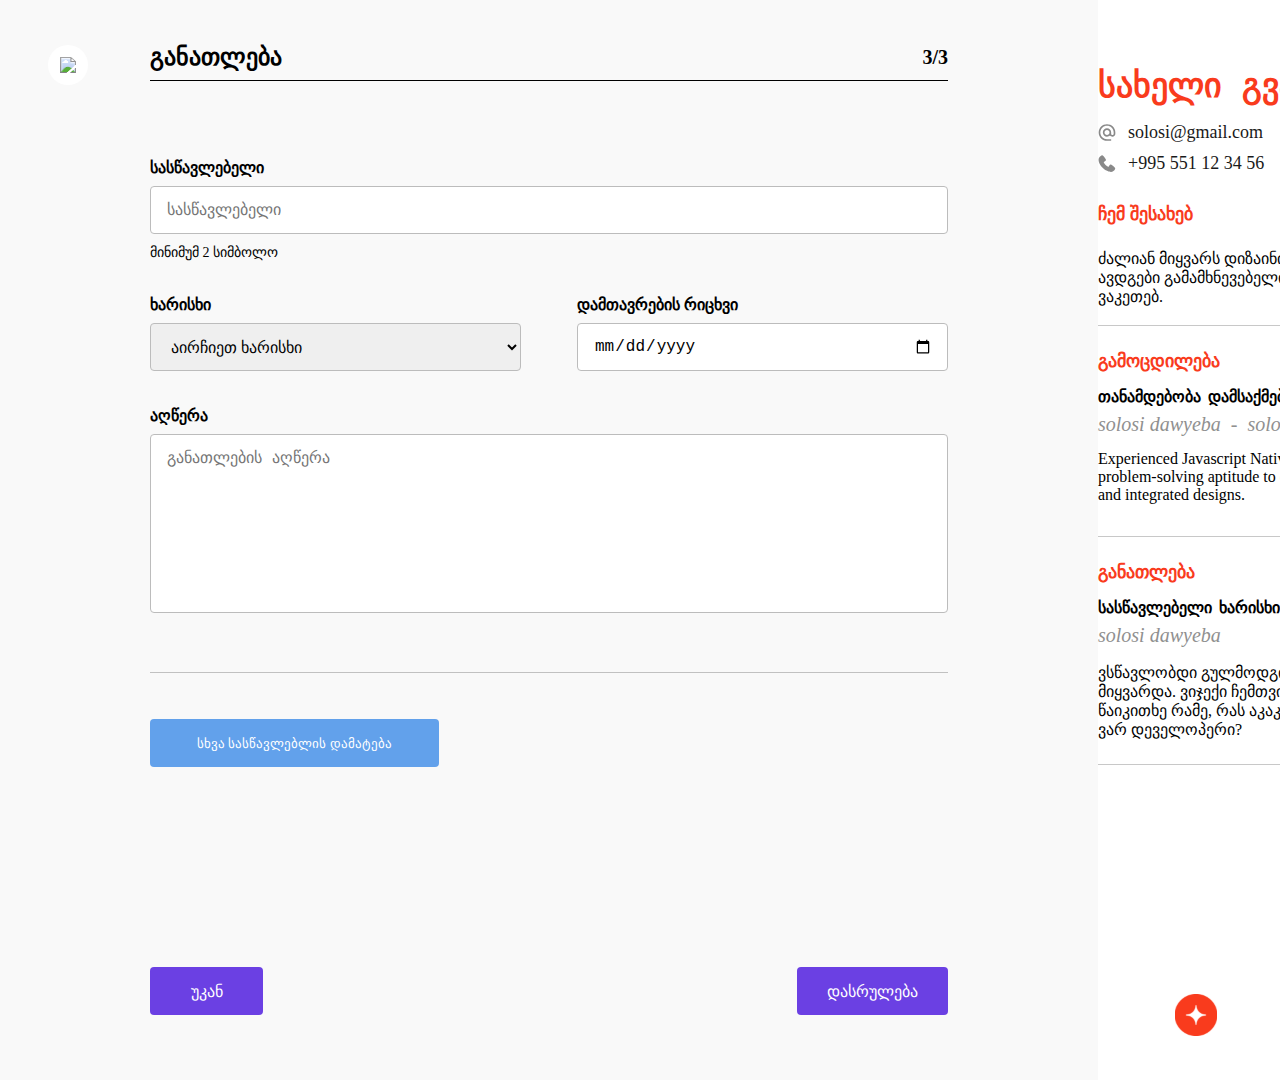
==== education/education.html @ 4cd3cd2f "created application skeleton" ====
<!DOCTYPE html>
<html lang="en">

<head>
    <link rel="stylesheet" href="/education/education.css">
    <meta charset="UTF-8">
    <meta http-equiv="X-UA-Compatible" content="IE=edge">
    <meta name="viewport" content="width=device-width, initial-scale=1.0">
    <title>Document</title>
</head>

<body>
    <a href="/index.html">
        <div id="back_arrow">
            <img src="/Icons/Vector.svg">
        </div>
    </a>
    <div id="left_side">
        <header>
            <div id="header_box">
                <h1> განათლება </h1>
                <h4> 3/3 </h4>
            </div>
        </header>
        <main>
            <div class="institute ">
                <h3 class="inputDescr"> სასწავლებელი </h3>
                <input placeholder="სასწავლებელი">
                <h5 class="validDescr"> მინიმუმ 2 სიმბოლო </h5>
            </div>
            <div class="degree_endDate">
                <div class=degree>
                    <h3 class="inputDescr"> ხარისხი </h3>
                    <select>
                        <option value="" selected> აირჩიეთ ხარისხი </option>
                        <option value="">1</option>
                        <option value="">2</option>
                        <option value="">3</option>
                    </select>
                </div>
                <div class=endDate>
                    <h3 class="inputDescr"> დამთავრების რიცხვი </h3>
                    <input type="date">
                </div>
            </div>
            <div class="description">
                <h3 class="inputDescr"> აღწერა </h3>
                <textarea placeholder="განათლების აღწერა"></textarea>
            </div>
        </main>
        <button id="addDescrBtn"> სხვა სასწავლებლის დამატება </button>
        <footer>
            <a href="/experience/experience.html"><button class="backBtn"> უკან </button></a>
            <a href="ganatleba.html"><button class="nextBtn"> დასრულება </button></a>
        </footer>
    </div>
    <!-- RightSide -->
    <div id="rightSide">
        <!-- RightSide 1/3 Start -->
        <img src="/images/Rectangle 9.png" alt="profile imgage" id="profile_img">
        <div class="profile_box">
            <div class="Right_firstName_lastName">
                <h1>სახელი</h1>
                <h1>გვარი</h1>
            </div>
            <div>
                <div class="phone_mail">
                    <img src="/icons/mail.svg">
                    <h5 id="mail_value"> solosi@gmail.com </h5>
                </div>
                <div class="phone_mail">
                    <img src="/icons/phone.svg">
                    <h5 id="mobile_value">+995 551 12 34 56</h5>
                </div>
            </div>
            <div class="about_box">
                <h2 id="about_me_title">ჩემ შესახებ</h2>
                <p id="about_me">ძალიან მიყვარს დიზაინის კეთება. დილით ადრე რომ
                    ავდგები გამამხნევებელი ვარჯიშების მაგიერ დიზაინს ვაკეთებ. </p>
            </div>
        </div>
        <!-- RightSide 1/3 End -->
        <!-- RightSide 2/3 Start -->
        <div class="exp_box">
            <h2> გამოცდილება </h2>
            <div class="position_employer">
                <h3>თანამდებობა</h3>
                <h3>დამსაქმებელი</h3>
            </div>
            <div class="exp_date">
                <h4 id="exp_start_date">solosi dawyeba</h4>
                <h4> - </h4>
                <h4 id="exp_end_date">solosi damtavreba</h4>
            </div>
            <div class="job_description">
                <p> Experienced Javascript Native Developer with 5 years in the industry. proficient withreact. Used
                    problem-solving aptitude to encahge application performance by 14%.created data visualisation tools
                    and integrated designs. </p>
            </div>
        </div>
        <!-- RightSide 2/3 End -->
        <!-- RightSide 3/3 Start -->
        <div class="education_box">
            <h2> განათლება </h2>
            <div class="institute_degree">
                <h3>სასწავლებელი</h3>
                <h3>ხარისხი</h3>
            </div>
            <div class="educ_date">
                <h4 id="educ_date">solosi dawyeba</h4>
            </div>
            <div class="educ_description">
                <p> ვსწავლობდი გულმოდგინეთ. მყავდა ფრიადები. რაც შემეძლო — ვქენი. კომპიუტერები მიყვარდა. ვიჯექი ჩემთვის,
                    ვაკაკუნებდი ამ კლავიშებზე. მეუნებოდნენ — დაჯექი, წაიკითხე რამე, რას აკაკუნებ, დრო მოვა და
                    ჩაგიკაკუნებსო. აჰა, მოვიდა დრო და ვერა ვარ დეველოპერი? </p>
            </div>
        </div>
        <div class="icon">
            <img src="/icons/LOGO-12 1.svg">
        </div>
        <!-- RightSide 3/3 End -->
    </div>
</body>

</html>
---- education/education.css ----
body {
    max-width: 1920px;
    display: flex;
}
body , h1 , h2 , h3 , h4 , h5 , p {
    margin: 0;
    padding: 0;
}
#left_side {
    max-width: 798px;
    background-color: #F9F9F9;
    padding: 47px 150px 0 150px;
    line-height: 21px;

}

main {
    border-bottom: 1px solid #C1C1C1;
}
#header_box{
    display: flex;
    align-items: center;
    justify-content: space-between;
    border-bottom: solid 1px black;
    padding-bottom: 12px;
    margin-bottom: 76px;
}
h1 {
    font-size: 24px;
}
h4 {
    font-size: 20px;
}
#back_arrow{
    position: absolute;
    width: 40px;
    height: 40px;
    background-color: white;
    display: flex;
    justify-content: center;
    align-items: center;
    top: 45px;
    left: 48px;
    border-radius: 50px;
}

input {
    padding: 0;
    font-size: 16px;
    padding-left: 16px;
}

::placeholder {
    font-size: 16px;
    position: absolute;
    top: 13px;
    left: 16px;
}

h3 {
    font-size: 16px;
}
h5 {
    font-size: 14px;
    font-weight: 300;
}

textarea {
    width: 780px;
    height: 164px;
    border: 1px solid #BCBCBC;
    border-radius: 4px;
    resize: none;
    padding: 13px 0 0 16px;
    font-size: 16px;
}

.institute  input {
    width: 780px;
    height: 46px;
    border: 1px solid #BCBCBC;
    border-radius: 4px;
}
.institute  {
    margin-bottom: 31px;
}
.description {
    margin-bottom: 54px;
}


input:focus {
    font-size: 16px;
}
.inputDescr {
    margin-bottom: 8px;
}
.validDescr {
    margin-top: 8px;
}

.degree_endDate {
    display: flex;
    justify-content: space-between;
    margin-top: 31px;
    margin-bottom: 34px;
}
.endDate input {
    width: 339px;
    height: 46px;
    border-radius: 4px;
    border: 1px #BCBCBC solid;
    padding-right: 14px;
}
select {
    font-size: 16px;
    padding-left: 16px;
    width: 371px;
    height: 48px;
    border-radius: 4px;
    border: 1px #BCBCBC solid;
}

#addDescrBtn {
    background-color: #62A1EB;
    color: white;
    border: none;
    border-radius: 4px;
    width: 289px;
    height: 48px;
    margin-top: 46px;
}

footer {
    display: flex;
    justify-content: space-between;
    margin-top: 200px;
    margin-bottom: 65px;
 }
 .nextBtn {
     width: 151px;
     height: 48px;
     font-size: 16px;
     background-color: #6B40E3;
     color: white;
     border: none;
     border-radius: 4px;
 }

.backBtn {
    width: 113px;
    height: 48px;
    font-size: 16px;
    background-color: #6B40E3;
    color: white;
    border: none;
    border-radius: 4px;
}





/* RightSide 1/3 Page Style start*/

#rightSide {
    width: 822px;
    position: relative;
}
.profile_box {
    width: 662px;
    border-bottom: 1px solid #C8C8C8;
    margin: 65px auto 0;
    display: flex;
    flex-direction: column;
}
.Right_firstName_lastName {
    display: flex;
    gap: 20px;
    margin-bottom: 17px;
}
.phone_mail {
    display: flex; 
    gap: 12px; 
    margin-bottom: 10px;
}
#mail_value , #mobile_value {
    font-size: 18px;
    font-weight: 400;
    color: #1A1A1A;
}

#rightSide h1 , h2 {
    color: #F93B1D;
}
#rightSide h1  {
    font-size: 34px;
    font-weight: 700;
}
#rightSide h2  {
    font-size: 18px;
    font-weight: 700;
}

#rightSide p {
    font-size: 16px;
    font-weight: 400;
}
#about_me {
    margin-top: 24px;
}
#about_me_title{
    margin-top: 19px;
}
.about_box {
    width: 432px;
    margin-bottom: 19px;
}
#profile_img {
    width: 246px;
    height: 246px;
    position: absolute;
    right: 75px;
    top: 48px;
}
/* RightSide 1/3 Page Style end */



/* RightSide 2/3 Page style start */

.exp_box {
    width: 662px;
    border-bottom: 1px solid #C8C8C8;
    margin: 24px auto;
    display: flex;
    flex-direction: column;
}

.position_employer {
    display: flex;
    gap: 7px;
    margin-top: 15px;
    margin-bottom: 7px;
}

.exp_date {
    display: flex;
    gap: 10px;
    margin-bottom: 14px;
}
.exp_date h4 {
    color: #909090;
    size: 16px;
    font-style: italic;
    font-weight: 400;
}
.job_description {
    margin-bottom: 32px;
}
/* RightSide 2/3 Page style end */


/* RightSide 3/3 page Style Start */


.institute_degree {
    display: flex;
    gap: 7px;
    margin-top: 15px;
    margin-bottom: 7px;
}
.educ_date h4 {
    color: #909090;
    size: 16px;
    font-style: italic;
    font-weight: 400;
    margin-bottom: 16px;
}

.educ_description {
    margin-bottom: 25px;
}

.education_box {
    width: 662px;
    border-bottom: 1px solid #C8C8C8;
    margin: 24px auto 0;
    display: flex;
    flex-direction: column;
}

.icon img {
    position: absolute;
    bottom: 44px;
    left: 77px;
    width: 42px;
    height: 42px;
}
/* RightSide 3/3 page Style End */
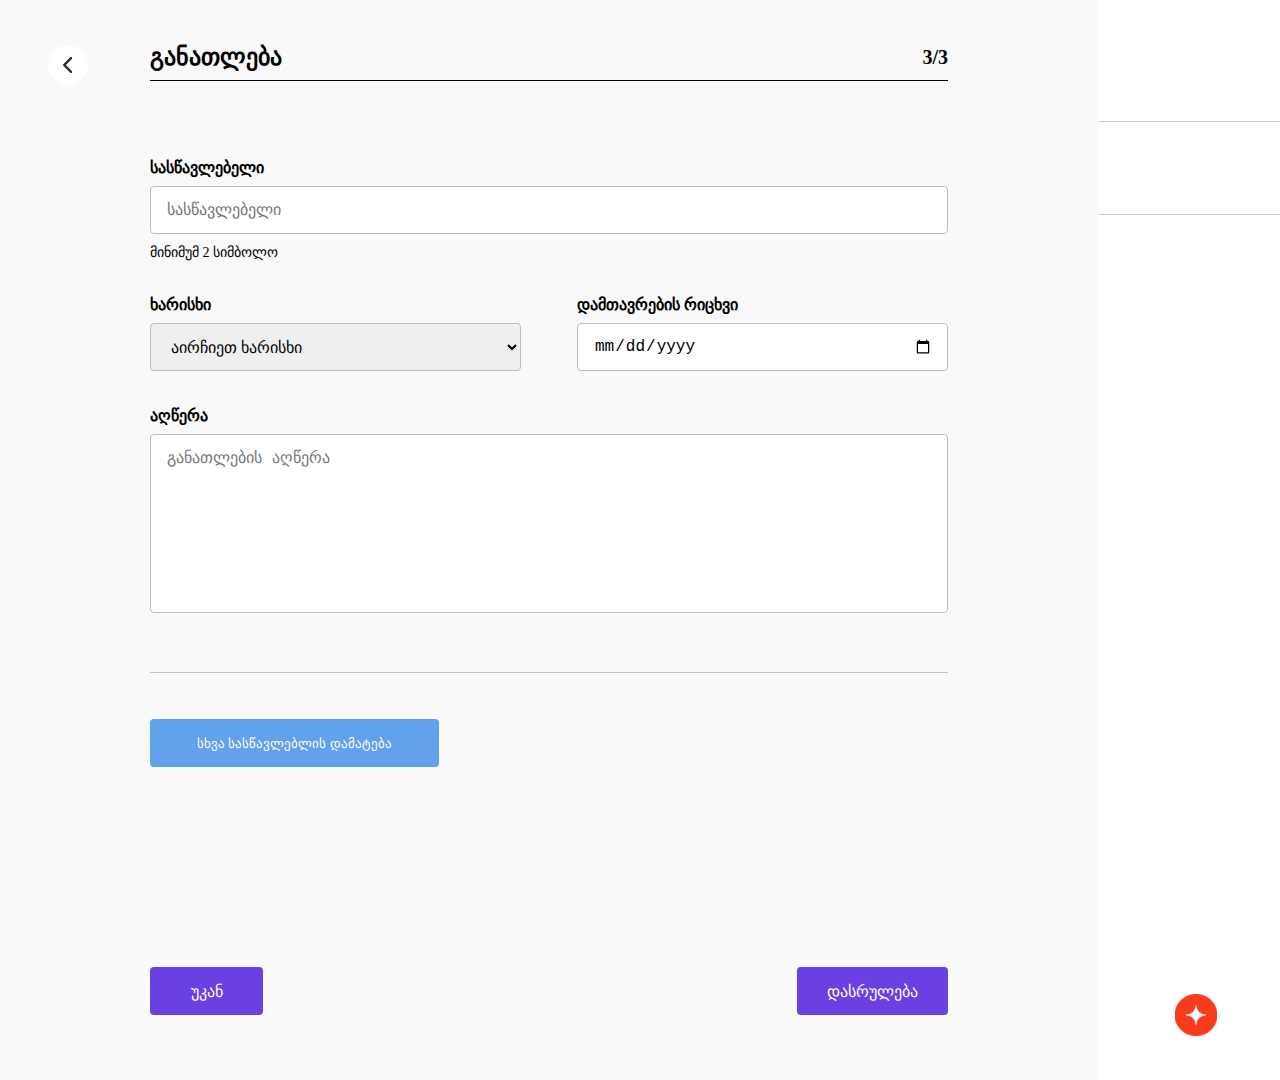
==== commit 530cc1c4: "removed static CV data and changed CV sections' border styles" ====
--- a/education/education.html
+++ b/education/education.html
@@ -2,7 +2,7 @@
 <html lang="en">
 
 <head>
-    <link rel="stylesheet" href="/education/education.css">
+    <link rel="stylesheet" href="education.css">
     <meta charset="UTF-8">
     <meta http-equiv="X-UA-Compatible" content="IE=edge">
     <meta name="viewport" content="width=device-width, initial-scale=1.0">
@@ -10,9 +10,9 @@
 </head>
 
 <body>
-    <a href="/index.html">
+    <a href="../index.html">
         <div id="back_arrow">
-            <img src="/Icons/Vector.svg">
+            <img src="../icons/Vector.svg">
         </div>
     </a>
     <div id="left_side">
@@ -25,101 +25,96 @@
         <main>
             <div class="institute ">
                 <h3 class="inputDescr"> სასწავლებელი </h3>
-                <input placeholder="სასწავლებელი">
+                <input placeholder="სასწავლებელი" id="input_institute">
                 <h5 class="validDescr"> მინიმუმ 2 სიმბოლო </h5>
             </div>
             <div class="degree_endDate">
                 <div class=degree>
                     <h3 class="inputDescr"> ხარისხი </h3>
-                    <select>
+                    <select id="input_degree_select">
                         <option value="" selected> აირჩიეთ ხარისხი </option>
-                        <option value="">1</option>
-                        <option value="">2</option>
-                        <option value="">3</option>
+                        <option value="1">1</option>
+                        <option value="2">2</option>
+                        <option value="3">3</option>
                     </select>
                 </div>
                 <div class=endDate>
                     <h3 class="inputDescr"> დამთავრების რიცხვი </h3>
-                    <input type="date">
+                    <input type="date" id="input_educ_end_date">
                 </div>
             </div>
             <div class="description">
                 <h3 class="inputDescr"> აღწერა </h3>
-                <textarea placeholder="განათლების აღწერა"></textarea>
+                <textarea placeholder="განათლების აღწერა" id="input_educ_descr"></textarea>
             </div>
         </main>
         <button id="addDescrBtn"> სხვა სასწავლებლის დამატება </button>
         <footer>
-            <a href="/experience/experience.html"><button class="backBtn"> უკან </button></a>
-            <a href="ganatleba.html"><button class="nextBtn"> დასრულება </button></a>
+            <a href="../experience/experience.html"><button class="backBtn"> უკან </button></a>
+            <a href="../resume/resume.html"><button class="nextBtn"> დასრულება </button></a>
         </footer>
     </div>
     <!-- RightSide -->
     <div id="rightSide">
         <!-- RightSide 1/3 Start -->
-        <img src="/images/Rectangle 9.png" alt="profile imgage" id="profile_img">
+        <div id="profile_img"></div>
         <div class="profile_box">
             <div class="Right_firstName_lastName">
-                <h1>სახელი</h1>
-                <h1>გვარი</h1>
+                <h1 id="firstName_value"></h1>
+                <h1 id="lasttName_value"></h1>
             </div>
             <div>
                 <div class="phone_mail">
-                    <img src="/icons/mail.svg">
-                    <h5 id="mail_value"> solosi@gmail.com </h5>
+                    <img src="../icons/mail.svg" style="display: none;" id="mail_icon">
+                    <h5 id="mail_value"></h5>
                 </div>
                 <div class="phone_mail">
-                    <img src="/icons/phone.svg">
-                    <h5 id="mobile_value">+995 551 12 34 56</h5>
+                    <img src="../icons/phone.svg" style="display: none;" id="phone_icon">
+                    <h5 id="mobile_value"></h5>
                 </div>
             </div>
             <div class="about_box">
-                <h2 id="about_me_title">ჩემ შესახებ</h2>
-                <p id="about_me">ძალიან მიყვარს დიზაინის კეთება. დილით ადრე რომ
-                    ავდგები გამამხნევებელი ვარჯიშების მაგიერ დიზაინს ვაკეთებ. </p>
+                <h2 id="about_me_title" style="display: none;">ჩემ შესახებ</h2>
+                <p id="about_me_value"></p>
             </div>
         </div>
         <!-- RightSide 1/3 End -->
         <!-- RightSide 2/3 Start -->
         <div class="exp_box">
-            <h2> გამოცდილება </h2>
+            <h2 id="experience_title" style="display: none;"> გამოცდილება </h2>
             <div class="position_employer">
-                <h3>თანამდებობა</h3>
-                <h3>დამსაქმებელი</h3>
+                <h3 id="position_value"></h3>
+                <h3 id="employer_value"></h3>
             </div>
             <div class="exp_date">
-                <h4 id="exp_start_date">solosi dawyeba</h4>
-                <h4> - </h4>
-                <h4 id="exp_end_date">solosi damtavreba</h4>
+                <h4 id="exp_start_date_value"></h4>
+                <h4 id="dash" style="display: none;"> - </h4>
+                <h4 id="exp_end_date_value"></h4>
             </div>
             <div class="job_description">
-                <p> Experienced Javascript Native Developer with 5 years in the industry. proficient withreact. Used
-                    problem-solving aptitude to encahge application performance by 14%.created data visualisation tools
-                    and integrated designs. </p>
+                <p id="job_description_value"></p>
             </div>
         </div>
         <!-- RightSide 2/3 End -->
         <!-- RightSide 3/3 Start -->
         <div class="education_box">
-            <h2> განათლება </h2>
+            <h2 id="education_title" style="display: none;"> განათლება </h2>
             <div class="institute_degree">
-                <h3>სასწავლებელი</h3>
-                <h3>ხარისხი</h3>
+                <h3 id="institute_value"></h3>
+                <h3 id="degree_value"></h3>
             </div>
             <div class="educ_date">
-                <h4 id="educ_date">solosi dawyeba</h4>
+                <h4 id="educ_date_value"></h4>
             </div>
             <div class="educ_description">
-                <p> ვსწავლობდი გულმოდგინეთ. მყავდა ფრიადები. რაც შემეძლო — ვქენი. კომპიუტერები მიყვარდა. ვიჯექი ჩემთვის,
-                    ვაკაკუნებდი ამ კლავიშებზე. მეუნებოდნენ — დაჯექი, წაიკითხე რამე, რას აკაკუნებ, დრო მოვა და
-                    ჩაგიკაკუნებსო. აჰა, მოვიდა დრო და ვერა ვარ დეველოპერი? </p>
+                <p id="educ_description_value"></p>
             </div>
         </div>
         <div class="icon">
-            <img src="/icons/LOGO-12 1.svg">
+            <img src="../icons/LOGO-12 1.svg">
         </div>
-        <!-- RightSide 3/3 End -->
     </div>
+    <!-- RightSide 3/3 End -->
 </body>
-
+<script src="education.js"></script>
 </html>--- a/education/education.css
+++ b/education/education.css
@@ -11,7 +11,6 @@
     background-color: #F9F9F9;
     padding: 47px 150px 0 150px;
     line-height: 21px;
-
 }
 
 main {
@@ -169,8 +168,7 @@
 }
 .profile_box {
     width: 662px;
-    border-bottom: 1px solid #C8C8C8;
-    margin: 65px auto 0;
+    margin: 65px auto 19px;
     display: flex;
     flex-direction: column;
 }
@@ -214,7 +212,6 @@
 }
 .about_box {
     width: 432px;
-    margin-bottom: 19px;
 }
 #profile_img {
     width: 246px;
@@ -231,12 +228,12 @@
 
 .exp_box {
     width: 662px;
-    border-bottom: 1px solid #C8C8C8;
-    margin: 24px auto;
+    border-top: 1px solid #C8C8C8;
+    margin: 0 auto 0;
     display: flex;
     flex-direction: column;
-}
-
+    padding: 24px 0 0 0;
+}
 .position_employer {
     display: flex;
     gap: 7px;
@@ -284,10 +281,11 @@
 
 .education_box {
     width: 662px;
-    border-bottom: 1px solid #C8C8C8;
-    margin: 24px auto 0;
+    border-top: 1px solid #C8C8C8;
+    margin: 0 auto 0;
     display: flex;
     flex-direction: column;
+    padding-top: 24px;
 }
 
 .icon img {
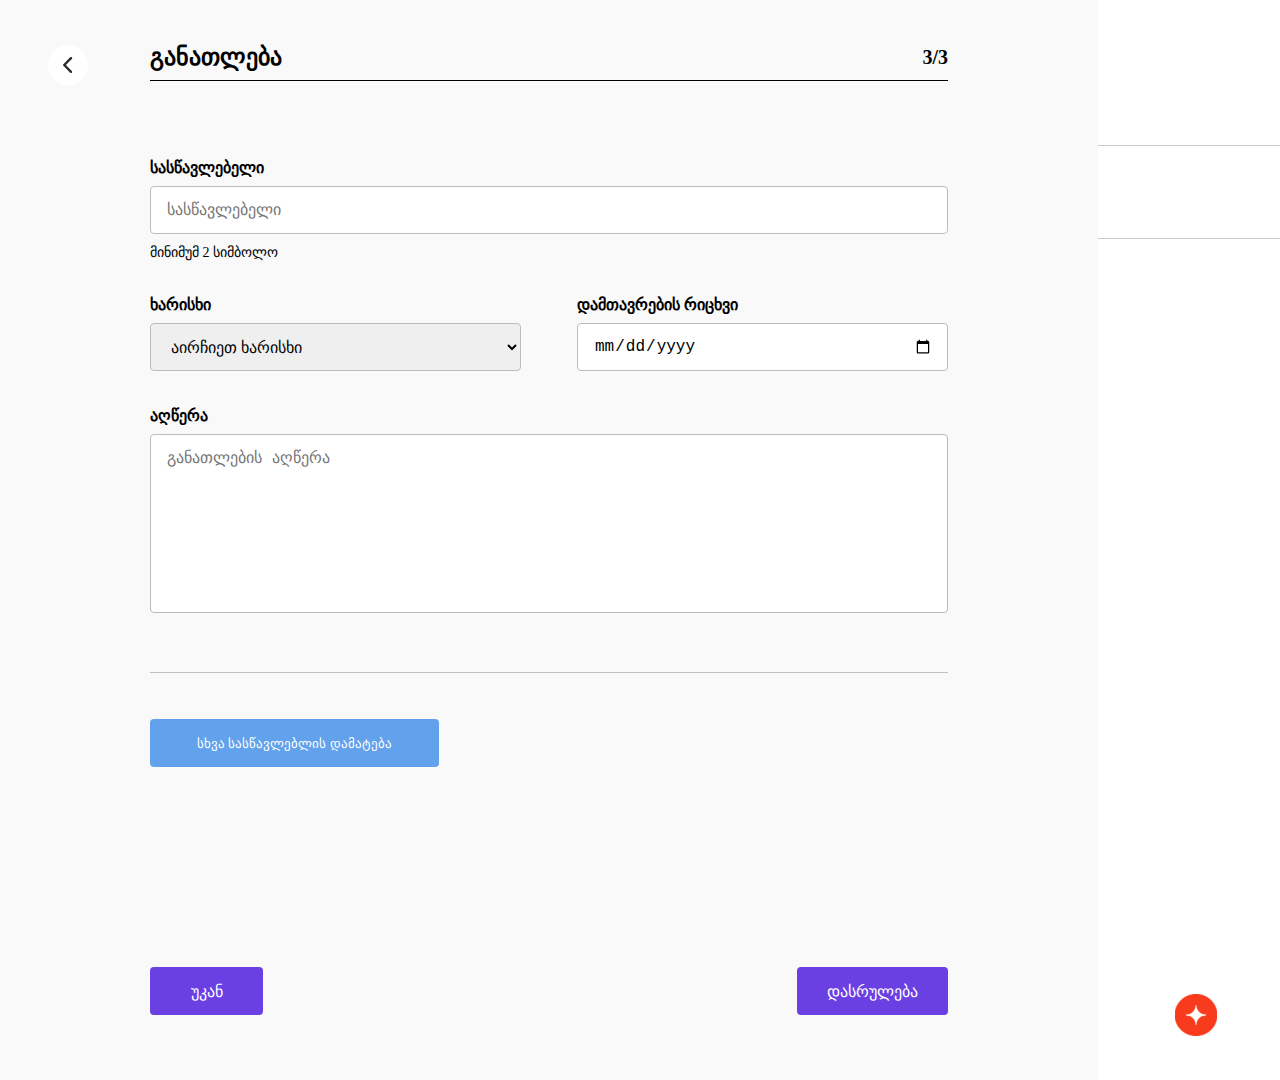
==== commit 8b83e484: "added js validation logic" ====
--- a/education/education.html
+++ b/education/education.html
@@ -10,7 +10,7 @@
 </head>
 
 <body>
-    <a href="../index.html">
+    <a href="../index.html" onclick=clearLocalStorage()>
         <div id="back_arrow">
             <img src="../icons/Vector.svg">
         </div>
@@ -51,32 +51,34 @@
         <button id="addDescrBtn"> სხვა სასწავლებლის დამატება </button>
         <footer>
             <a href="../experience/experience.html"><button class="backBtn"> უკან </button></a>
-            <a href="../resume/resume.html"><button class="nextBtn"> დასრულება </button></a>
+            <a id="next"><button class="nextBtn"> დასრულება </button></a>
         </footer>
     </div>
     <!-- RightSide -->
     <div id="rightSide">
         <!-- RightSide 1/3 Start -->
-        <div id="profile_img"></div>
-        <div class="profile_box">
-            <div class="Right_firstName_lastName">
-                <h1 id="firstName_value"></h1>
-                <h1 id="lasttName_value"></h1>
-            </div>
-            <div>
-                <div class="phone_mail">
-                    <img src="../icons/mail.svg" style="display: none;" id="mail_icon">
-                    <h5 id="mail_value"></h5>
+        <div class="profile_box_img">
+            <div class="profile_box">
+                <div class="Right_firstName_lastName">
+                    <h1 id="firstName_value"></h1>
+                    <h1 id="lasttName_value"></h1>
                 </div>
-                <div class="phone_mail">
-                    <img src="../icons/phone.svg" style="display: none;" id="phone_icon">
-                    <h5 id="mobile_value"></h5>
+                <div>
+                    <div class="phone_mail">
+                        <img src="../icons/mail.svg" style="display: none;" id="mail_icon">
+                        <h5 id="mail_value"></h5>
+                    </div>
+                    <div class="phone_mail">
+                        <img src="../icons/phone.svg" style="display: none;" id="phone_icon">
+                        <h5 id="mobile_value"></h5>
+                    </div>
+                </div>
+                <div class="about_box">
+                    <h2 id="about_me_title" style="display: none;">ჩემ შესახებ</h2>
+                    <p id="about_me_value"></p>
                 </div>
             </div>
-            <div class="about_box">
-                <h2 id="about_me_title" style="display: none;">ჩემ შესახებ</h2>
-                <p id="about_me_value"></p>
-            </div>
+            <div id="profile_img"></div>
         </div>
         <!-- RightSide 1/3 End -->
         <!-- RightSide 2/3 Start -->
--- a/education/education.css
+++ b/education/education.css
@@ -82,6 +82,7 @@
 }
 .institute  {
     margin-bottom: 31px;
+    position: relative;
 }
 .description {
     margin-bottom: 54px;
@@ -158,8 +159,6 @@
 
 
 
-
-
 /* RightSide 1/3 Page Style start*/
 
 #rightSide {
@@ -167,8 +166,7 @@
     position: relative;
 }
 .profile_box {
-    width: 662px;
-    margin: 65px auto 19px;
+    margin: 65px auto 0px;
     display: flex;
     flex-direction: column;
 }
@@ -204,7 +202,10 @@
     font-size: 16px;
     font-weight: 400;
 }
-#about_me {
+.aboutMe {
+    position: relative;
+}
+#about_me_value {
     margin-top: 24px;
 }
 #about_me_title{
@@ -216,10 +217,34 @@
 #profile_img {
     width: 246px;
     height: 246px;
-    position: absolute;
     right: 75px;
     top: 48px;
 }
+
+.profile_box_img{
+    display: flex;
+    width: 662px;
+    margin: auto;
+
+}
+#profile_img {  
+    width: 100%;
+    height: 100%; 
+    display: block;
+    border-radius: 50%;
+    margin-top: 48px;
+  }
+
+.icon img {
+    position: absolute;
+    bottom: 44px;
+    left: 77px;
+    width: 42px;
+    height: 42px;
+}
+
+
+
 /* RightSide 1/3 Page Style end */
 
 
@@ -229,18 +254,21 @@
 .exp_box {
     width: 662px;
     border-top: 1px solid #C8C8C8;
-    margin: 0 auto 0;
+    margin: 19px auto 0;
     display: flex;
     flex-direction: column;
     padding: 24px 0 0 0;
 }
+
 .position_employer {
     display: flex;
     gap: 7px;
     margin-top: 15px;
     margin-bottom: 7px;
 }
-
+.employer {
+    position: relative;
+}
 .exp_date {
     display: flex;
     gap: 10px;
@@ -252,11 +280,21 @@
     font-style: italic;
     font-weight: 400;
 }
+
 .job_description {
     margin-bottom: 32px;
 }
+.icon img {
+    position: absolute;
+    bottom: 44px;
+    left: 77px;
+    width: 42px;
+    height: 42px;
+}
+
+
+
 /* RightSide 2/3 Page style end */
-
 
 /* RightSide 3/3 page Style Start */
 
@@ -295,4 +333,19 @@
     width: 42px;
     height: 42px;
 }
-/* RightSide 3/3 page Style End */+
+/* RightSide 3/3 page Style End */
+
+
+.valid_icon {
+    position: absolute;
+    top: 42%;
+    left: 96%;
+}
+
+
+.invalid_icon {
+    position: absolute;
+    left: 101.5%;
+    top: 39.5%;
+}